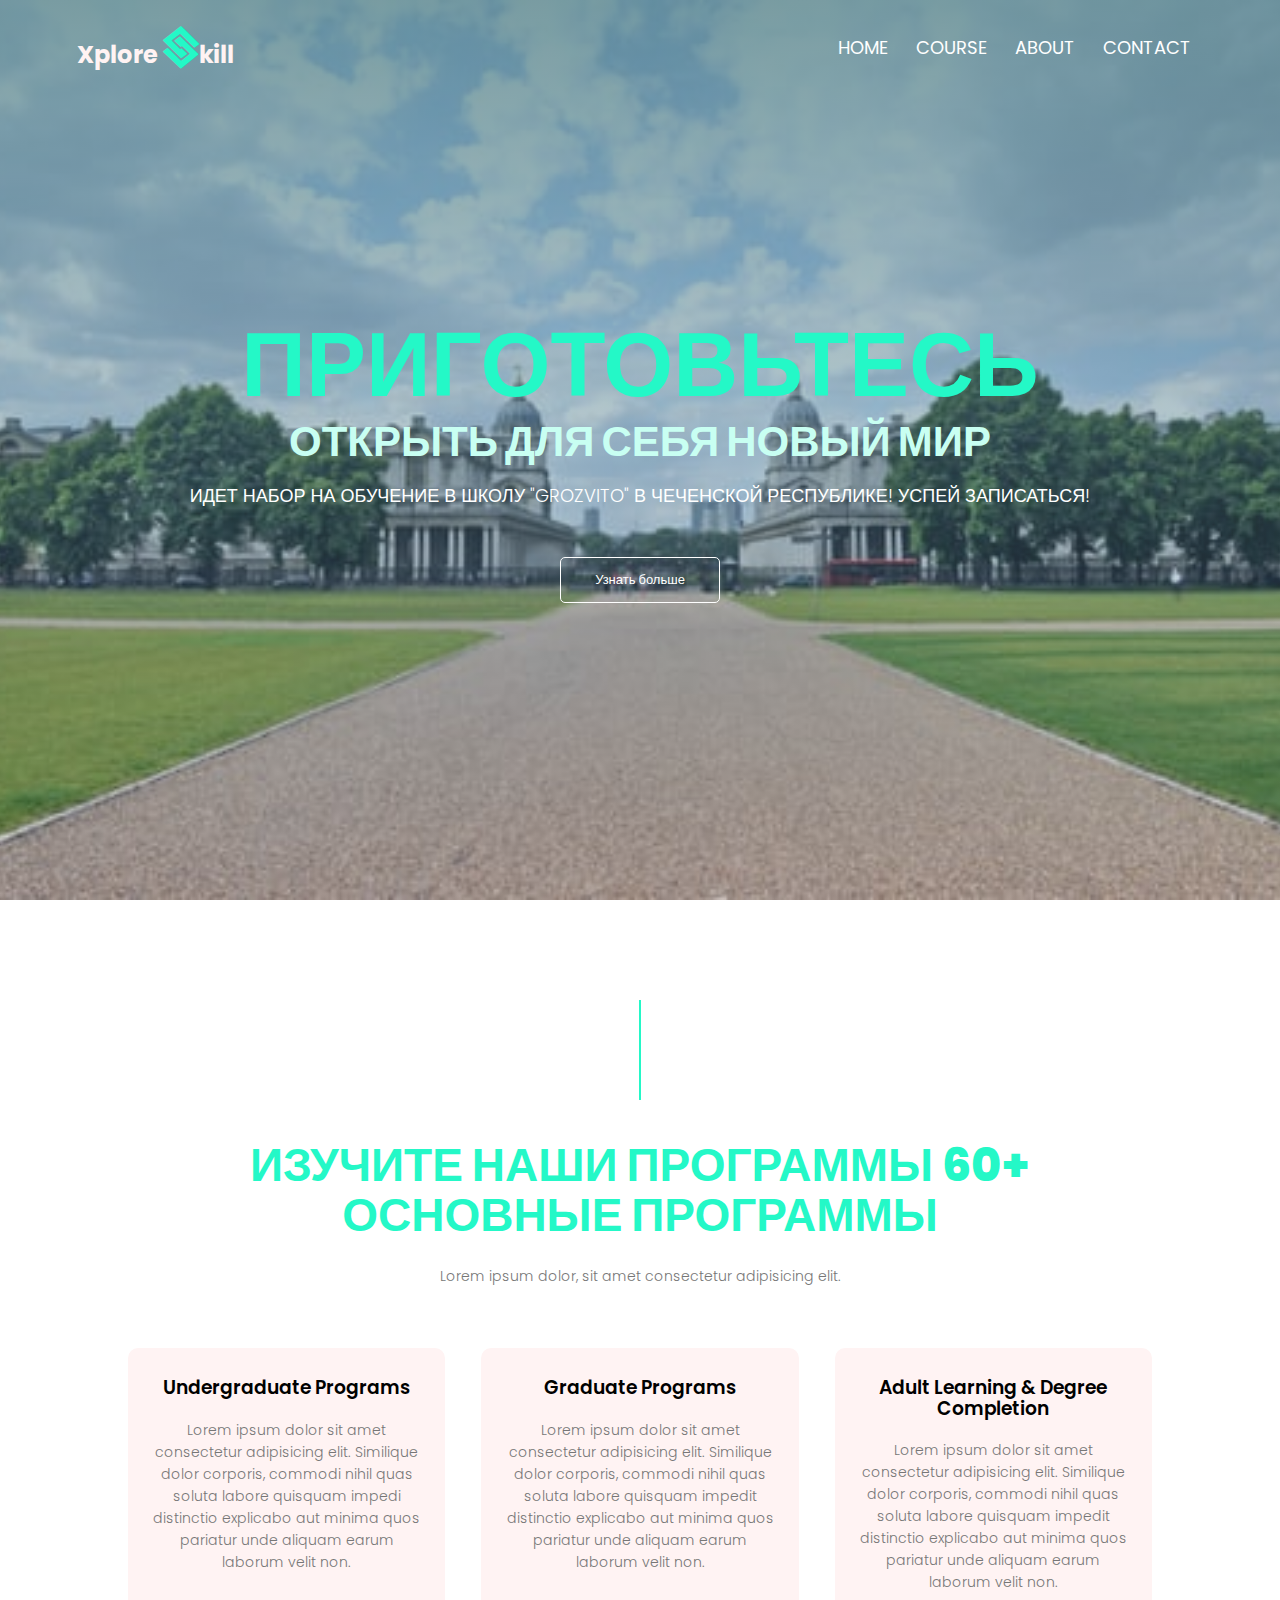
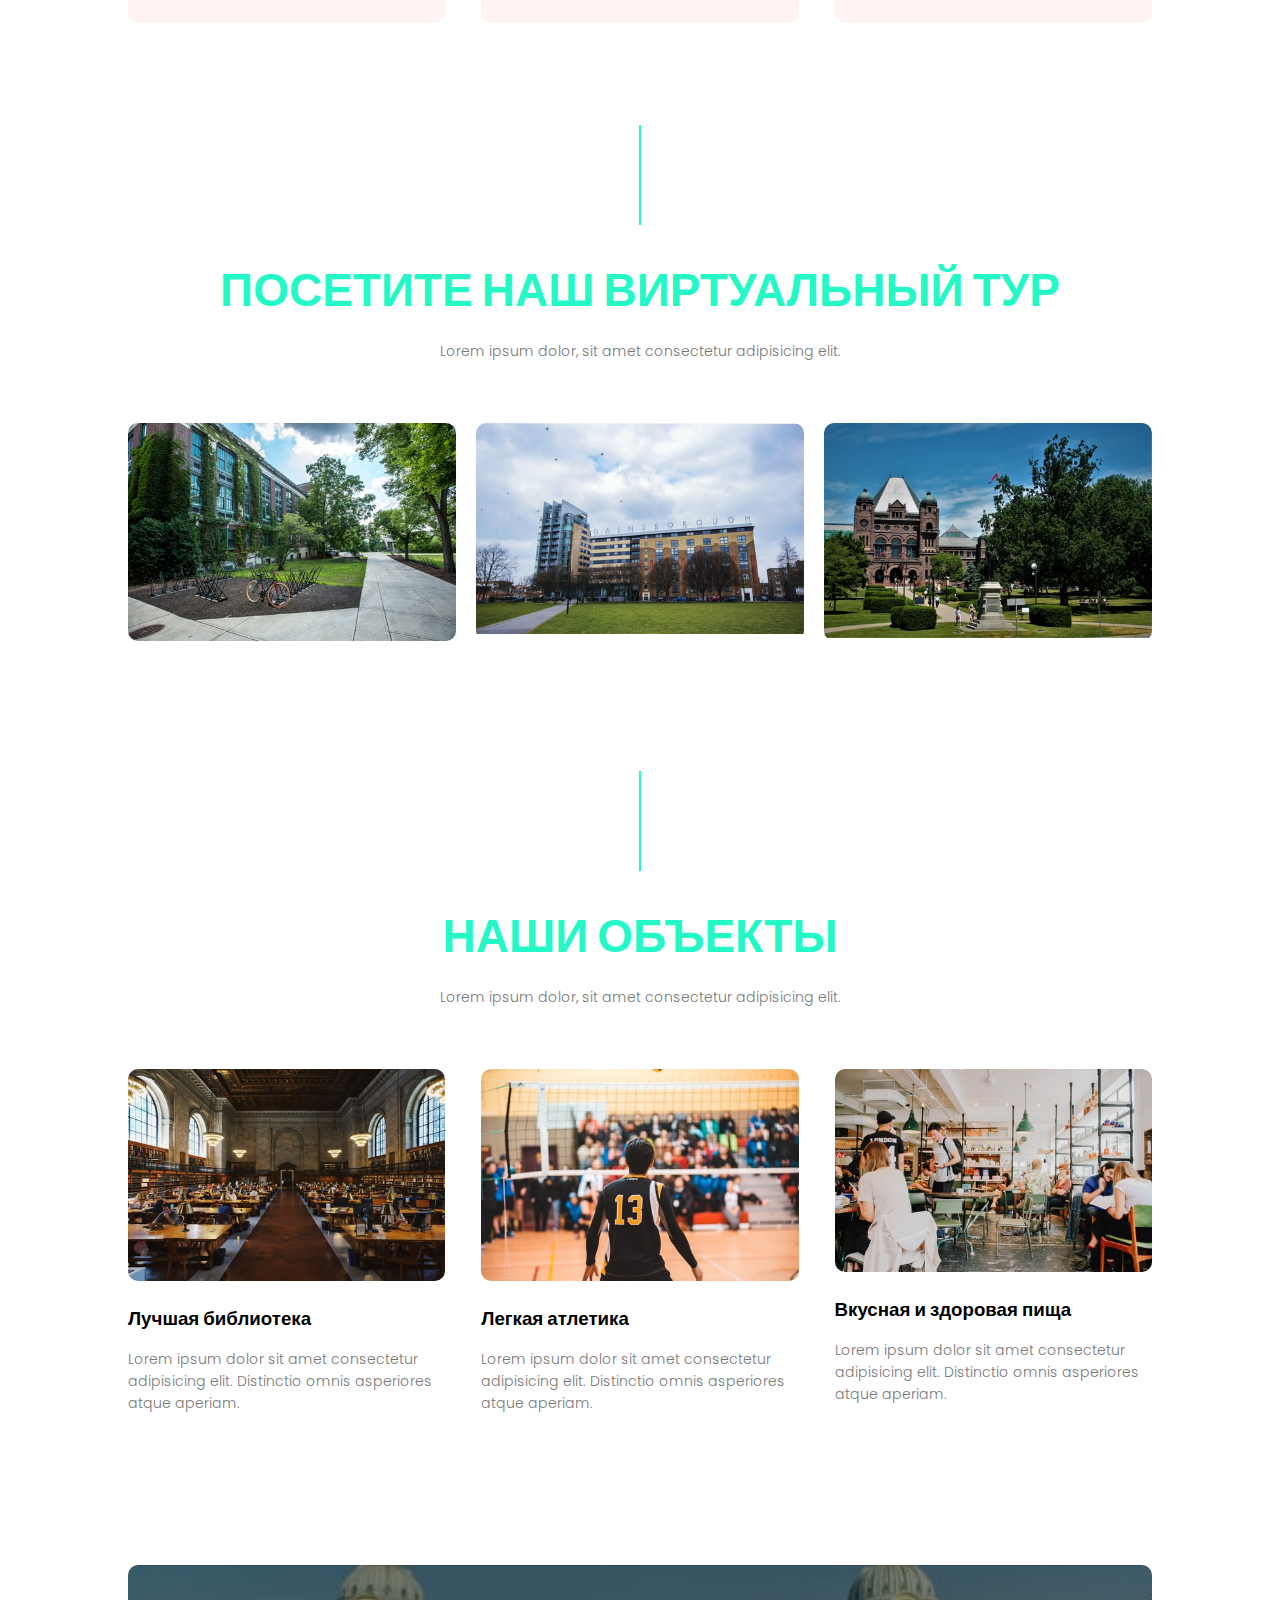
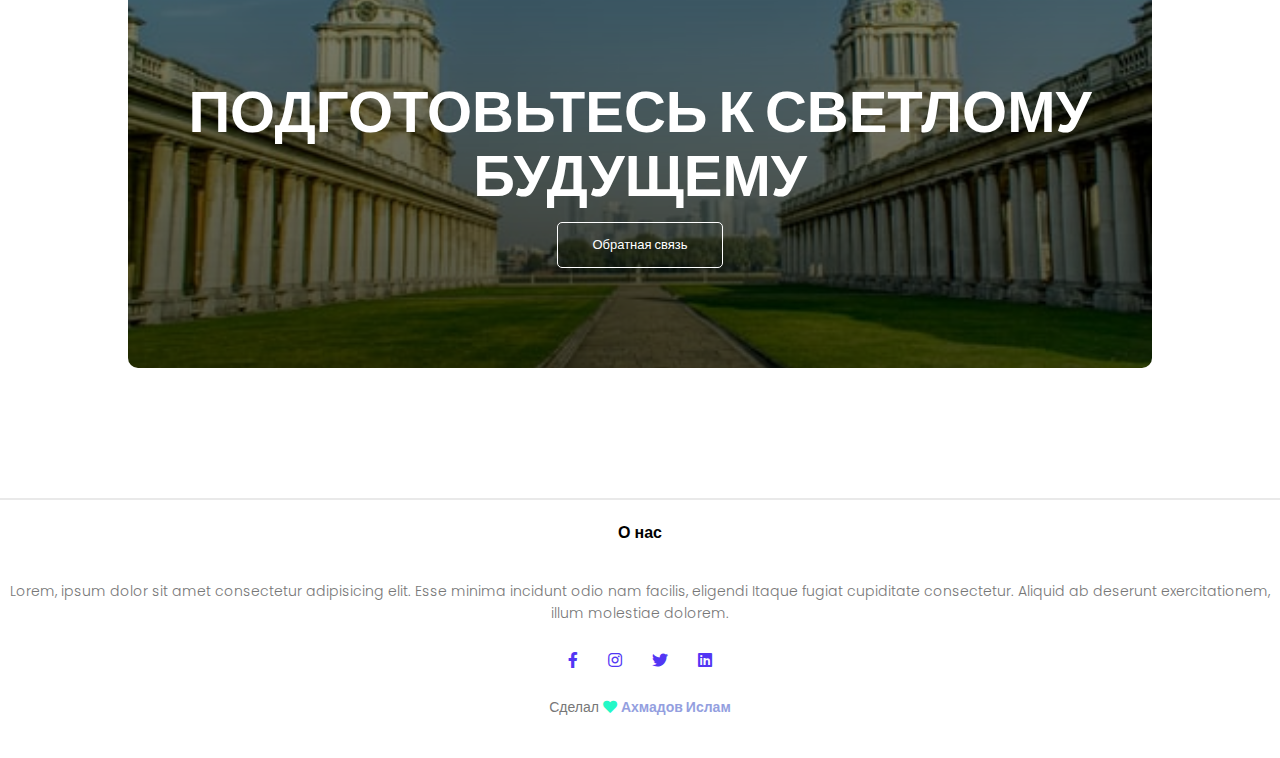
==== index.html @ 5a4e9dac "init" ====
<!DOCTYPE html>
<html lang="en">
  <head>
    <meta charset="UTF-8" />
    <meta http-equiv="X-UA-Compatible" content="IE=edge" />
    <meta name="viewport" content="width=device-width, initial-scale=1.0" />
    <title>Xplore Skill - Sagar Developer</title>
    <link rel="stylesheet" href="style.css" />
    <link
      rel="stylesheet"
      href="https://cdnjs.cloudflare.com/ajax/libs/font-awesome/5.15.3/css/all.min.css"
    />
    <link
      rel="stylesheet"
      href="https://fonts.googleapis.com/css2?family=Poppins:wght@100;200;300;400;600;700&display=swap"
    />
  </head>

  <body>
    <!-- Created BY - Sagar Developer -->
    <section class="header">
      <nav>
        <a href="index.html" class="logo"
          >Xplore <i class="fab fa-staylinked"></i>kill
        </a>
        <div class="nav-links" id="navLinks">
          <!-- Reposnive bar open and close -->
          <i class="fa fa-times" onclick="hideMenu()"></i>
          <ul>
            <li><a href="index.html">Home</a></li>
            <li><a href="course.html">Course</a></li>
            <li><a href="about.html">About</a></li>
            <li><a href="contact.html">Contact</a></li>
          </ul>
        </div>
        <i class="fa fa-bars" onclick="showMenu()"></i>
        <!-- Reposnive bar open and close -->
      </nav>

      <div class="text_box">
        <h2>ПРИГОТОВЬТЕСЬ</h2>
        <p id="headtext">ОТКРЫТЬ ДЛЯ СЕБЯ НОВЫЙ МИР</p>
        <p>
          ИДЕТ НАБОР НА ОБУЧЕНИЕ В ШКОЛУ "GROZVITO" В ЧЕЧЕНСКОЙ РЕСПУБЛИКЕ!
          УСПЕЙ ЗАПИСАТЬСЯ!
        </p>
        <a href="#" class="hero_btn">Узнать больше</a>
      </div>
    </section>

    <!-- Course Section Start -->
    <section class="course">
      <div class="PageBlock">
        <div class="verticalLine"></div>
        <div class="Clear"></div>
      </div>
      <h1>
        ИЗУЧИТЕ НАШИ ПРОГРАММЫ 60+ <br />
        ОСНОВНЫЕ ПРОГРАММЫ
      </h1>
      <p>Lorem ipsum dolor, sit amet consectetur adipisicing elit.</p>

      <div class="row">
        <div class="course-col">
          <h3>Undergraduate Programs</h3>
          <p>
            Lorem ipsum dolor sit amet consectetur adipisicing elit. Similique
            dolor corporis, commodi nihil quas soluta labore quisquam impedi
            distinctio explicabo aut minima quos pariatur unde aliquam earum
            laborum velit non.
          </p>
        </div>
        <div class="course-col">
          <h3>Graduate Programs</h3>
          <p>
            Lorem ipsum dolor sit amet consectetur adipisicing elit. Similique
            dolor corporis, commodi nihil quas soluta labore quisquam impedit
            distinctio explicabo aut minima quos pariatur unde aliquam earum
            laborum velit non.
          </p>
        </div>
        <div class="course-col">
          <h3>Adult Learning & Degree Completion</h3>
          <p>
            Lorem ipsum dolor sit amet consectetur adipisicing elit. Similique
            dolor corporis, commodi nihil quas soluta labore quisquam impedit
            distinctio explicabo aut minima quos pariatur unde aliquam earum
            laborum velit non.
          </p>
        </div>
      </div>
    </section>
    <!-- Course Section End -->

    <!-- Campus Section Start-->

    <section class="campus">
      <div class="PageBlock">
        <div class="verticalLine"></div>
        <div class="Clear"></div>
      </div>
      <h1>ПОСЕТИТЕ НАШ ВИРТУАЛЬНЫЙ ТУР</h1>
      <p>Lorem ipsum dolor, sit amet consectetur adipisicing elit.</p>

      <div class="row">
        <div class="campus-col">
          <img src="img/Campus1.png" alt="" />
          <div class="layer">
            <h3>ДЕЛЬХИ</h3>
          </div>
        </div>
        <div class="campus-col">
          <img src="img/Campus2.png" alt="" />
          <div class="layer">
            <h3>ХАЙДЕРАБАД</h3>
          </div>
        </div>
        <div class="campus-col">
          <img src="img/Campus3.png" alt="" />
          <div class="layer">
            <h3>МУМБАЙ</h3>
          </div>
        </div>
      </div>
    </section>
    <!-- Campus Section End -->

    <!-- Facilities Section Start -->
    <section class="facilities">
      <div class="PageBlock">
        <div class="verticalLine"></div>
        <div class="Clear"></div>
      </div>
      <h1>НАШИ ОБЪЕКТЫ</h1>
      <p>Lorem ipsum dolor, sit amet consectetur adipisicing elit.</p>

      <div class="row">
        <div class="facilities-col">
          <img src="img/libary.png" alt="" />
          <h3>Лучшая библиотека</h3>
          <p>
            Lorem ipsum dolor sit amet consectetur adipisicing elit. Distinctio
            omnis asperiores atque aperiam.
          </p>
        </div>
        <div class="facilities-col">
          <img src="img/playground.png" alt="" />
          <h3>Легкая атлетика</h3>
          <p>
            Lorem ipsum dolor sit amet consectetur adipisicing elit. Distinctio
            omnis asperiores atque aperiam.
          </p>
        </div>
        <div class="facilities-col">
          <img src="img/food.png" alt="" />
          <h3>Вкусная и здоровая пища</h3>
          <p>
            Lorem ipsum dolor sit amet consectetur adipisicing elit. Distinctio
            omnis asperiores atque aperiam.
          </p>
        </div>
      </div>
    </section>
    <!-- Facilities Section End -->

    <!-- Testimonials Section Start -->

    <!-- Testimonials Section End -->

    <!-- Call To Action Section Start -->
    <section class="cta">
      <h1>ПОДГОТОВЬТЕСЬ К СВЕТЛОМУ БУДУЩЕМУ</h1>
      <a href="contact.html" class="hero_btn">Обратная связь</a>
    </section>
    <!-- Call To Action Section End -->

    <!-- Footer Section Start -->
    <section class="footer">
      <hr />
      <h4>О нас</h4>
      <p>
        Lorem, ipsum dolor sit amet consectetur adipisicing elit. Esse minima
        incidunt odio nam facilis, eligendi Itaque fugiat cupiditate
        consectetur. Aliquid ab deserunt exercitationem, illum molestiae
        dolorem.
      </p>

      <div class="icons">
        <i class="fab fa-facebook-f"></i>
        <i class="fab fa-instagram"></i>
        <i class="fab fa-twitter"></i>
        <i class="fab fa-linkedin"></i>
      </div>
      <p>
        Сделал <i class="fas fa-heart"></i>
        <a href="index.html">Ахмадов Ислам</a>
      </p>
    </section>
    <!-- Footer Section End -->

    <script src="script.js"></script>
  </body>
</html>
---- style.css ----
* {
    margin: 0;
    padding: 0;
    box-sizing: border-box;
    font-family: 'Poppins', sans-serif;
}

.header {
    min-height: 100vh;
    width: 100%;
    background-image: linear-gradient(#517e86c4, #949fdf1a), url(img/banner1.png);
    background-position: center;
    background-size: cover;
    position: relative;
}

nav {
    display: flex;
    padding: 2% 6%;
    justify-content: space-between;
    align-items: center;
}

nav .logo {
    text-decoration: none;
    font-size: 24px;
    color: #fff3f3;
    font-weight: bold;
}

nav .fab {
    font-size: 42px;
    /* color: #5236f4; */
    color: #24f8c7;
}

.nav-links {
    flex: 1;
    text-align: right;
}

.nav-links ul li {
    display: inline-block;
    list-style: none;
    padding: 8px 12px;
    position: relative;
    text-transform: uppercase;
}

.nav-links ul li a {
    text-decoration: none;
    color: #fff;
    font-size: 18px;
}

.nav-links ul li::after {
    content: '';
    width: 0%;
    height: 2px;
    background: #24f8c7;
    display: block;
    margin: auto;
    transition: 0.5s;
}

.nav-links ul li:hover::after {
    width: 100%;
}

.text_box {
    width: 90%;
    color: #fff;
    position: absolute;
    top: 50%;
    left: 50%;
    transform: translate(-50%, -50%);
    text-align: center;
}

.text_box h2 {
    font-size: 90px;
    font-weight: 900;
    color: #24f8c7;
}

.text_box #headtext {
    font-size: 42px;
    font-weight: 900;
    text-transform: uppercase;
    margin-top: -1%;
    margin-bottom: 1%;
    color: #c8fff2;
}

.text_box p {
    margin: 10px 0 40px;
    font-size: 18px;
    color: #ffff;
}

.hero_btn {
    position: relative;
    display: inline-block;
    color: #fff;
    border: 1px solid #fff;
    border-radius: 5px;
    padding: 12px 34px;
    font-size: 13px;
    background: transparent;
    cursor: pointer;
    text-decoration: none;
}

.hero_btn:hover {
    border: 1px solid #24f8c7;
    background: #24f8c7;
    transition: 1s;
}

nav .fa {
    display: none;
}

/* Responsive Navbar Section Start */

@media(max-width: 700px) {
    .text_box h2 {
        font-size: 50px;
    }
    .text_box #headtext {
        font-size: 23px;
    }
    .text_box p {
        margin: 10px 40px;
        font-size: 20px;
    }
    .nav-links ul li {
        display: block;
    }
    .nav-links {
        position: fixed;
        background: #47b19efa;
        height: 100vh;
        width: 200px;
        top: 0;
        right: -200px;
        text-align: left;
        z-index: 2;
        transition: 1.2s;
    }
    nav .fa {
        display: block;
        color: #ffff;
        margin: 10px;
        font-size: 22px;
        cursor: pointer;
    }
    .nav-links ul {
        padding: 30px;
    }
}

/* Responsive Navbar Section End */

/* Course Section Start */

.course {
    width: 80%;
    margin: auto;
    text-align: center;
    padding-top: 100px;
}

.PageBlock {
    position: relative;
    margin: 0px !important;
    padding: 0px;
}

.verticalLine {
    widtH: 2px;
    height: 100px;
    background: #24f8c7;
    margin: 0 auto 40px;
}

.Clear {
    clear: both;
}

h1 {
    font-size: 46px;
    font-weight: 800;
    margin: 15px 0;
    line-height: 50px;
    text-transform: uppercase;
    color: #24f8c7;
}

p {
    color: #777;
    font-size: 14px;
    font-weight: 300;
    line-height: 22px;
    padding: 10px;
}

.row {
    margin-top: 5%;
    display: flex;
    justify-content: space-between;
}

.course-col {
    flex-basis: 31%;
    background: #fff3f3;
    border-radius: 10px;
    margin-bottom: 5%;
    padding: 20px 12px;
    box-sizing: border-box;
    transition: 0.5s;
}

.course-col h3 {
    text-align: center;
    font-weight: 600;
    margin: 10px 0;
    line-height: 1.1;
}

.course-col:hover {
    box-shadow: 0 0 20px 0px rgba(0, 0, 0, 0.2);
}

@media (max-width: 700px) {
    .verticalLine {
        widtH: 1px;
    }
    h1 {
        font-size: 24px;
        line-height: unset;
    }
    .row {
        flex-direction: column;
    }
}

/* Course Section End */

/* Campus Section Start */

.campus {
    width: 80%;
    margin: auto;
    text-align: center;
    padding-top: 50px;
}

.campus-col {
    position: relative;
    flex-basis: 32%;
    border-radius: 10px;
    margin-bottom: 30px;
    overflow: hidden;
}

.campus-col img {
    width: 100%;
    display: block;
}

.layer {
    background: transparent;
    width: 100%;
    height: 100%;
    position: absolute;
    top: 0;
    left: 0;
    transition: 0.5s;
}

.layer:hover {
    /* background: rgba(226, 0, 0, 0.7); */
    background: #24f8c741;
}

.layer h3 {
    position: absolute;
    width: 100%;
    font-weight: 500;
    color: #fff;
    font-size: 26px;
    bottom: 0;
    left: 50%;
    transform: translateX(-50%);
    opacity: 0;
    transition: 0.5s;
}

.layer:hover h3 {
    bottom: 49%;
    opacity: 1;
}

/* Campus Section End */

/* Facilities Section Start */

.facilities {
    width: 80%;
    margin: auto;
    text-align: center;
    padding-top: 100px;
}

.facilities-col {
    flex-basis: 31%;
    border-radius: 10px;
    margin-bottom: 5%;
    text-align: left;
}

.facilities-col img {
    width: 100%;
    transition: 0.5s;
    border-radius: 10px;
}

.facilities-col img:hover {
    box-shadow: 0 0 20px 10px rgba(54, 58, 121, 0.2);
}

.facilities-col p {
    padding: 0;
}

.facilities-col h3 {
    text-align: left;
    margin-top: 16px;
    margin-bottom: 15px;
}

/* Facilities Section End */

/* Testimonials Section Start */

.testimonials {
    margin: auto;
    width: 80%;
    padding-top: 100px;
    text-align: center;
}

.testimonials-col {
    flex-basis: 44%;
    border-radius: 10px;
    margin-bottom: 5%;
    text-align: left;
    background: #fff3f3;
    padding: 25px;
    cursor: pointer;
    display: flex;
}

.testimonials-col img {
    height: 60px;
    width: 60px;
    margin-left: 5px;
    margin-right: 30px;
    border-radius: 50%;
}

.testimonials-col p {
    padding: 0;
}

.testimonials-col h3 {
    margin-top: 15px;
    text-align: left;
}

.testimonials-col .fa {
    color: #24f8c7;
}

@media (max-width: 700px) {
    .testimonials-col img {
        margin-left: 0px;
        margin-right: 15px;
    }
}

/* Testimonials Section Start */

/* Call To Action Section Start */

.cta {
    margin: 100px auto;
    width: 80%;
    background-image: linear-gradient(rgba(0, 0, 0, 0.5), rgba(0, 0, 0, 0.7)), url(img/back1.png);
    background-size: cover;
    background-position: center;
    border-radius: 10px;
    text-align: center;
    padding: 100px 0;
}

.cta h1 {
    font-size: 58px;
    font-weight: 800;
    margin: 15px 0;
    line-height: 1.1;
    text-transform: uppercase;
    color: #fff;
}

@media (max-width: 700px) {
    .cta h1 {
        font-size: 26px;
    }
}

/* Call To Action Section End */

/* Footer Section Start */

.footer {
    width: 100%;
    text-align: center;
    padding: 30px 0;
}

.footer h4 {
    font-weight: 600;
    margin-bottom: 25px;
    margin-top: 20px;
}

.footer a {
    text-decoration: none;
    color: #949fdf;
    font-weight: 600;
}

.footer a:hover {
    color: #24f8c7;
}

.icons .fab {
    color: #5236f4;
    margin: 0 13px;
    cursor: pointer;
    padding: 18px 0;
}

.icons .fab:hover{
    color: #24f8c7;
}

.fa-heart {
    color: #24f8c7;
}

hr {
    border: 0.01px solid #7777772a;
}

/* Footer Section End */

/* About Us Section Start */

.Sub-header {
    height: 50vh;
    width: 100%;
    background-image: linear-gradient(rgba(4, 9, 30, 0.7), rgba(4, 9, 30, 0.7)), 
    url(img/banner.png);
    background-position: center;
    background-size: cover;
    text-align: center;
    color: #fff;
}

.Sub-header h1 {
    margin-top: 100px;
}

.about-us {
    width: 80%;
    margin: auto;
    padding-top: 80px;
    padding-bottom: 50px;
}

.about-col {
    flex-basis: 48%;
    padding: 30px 2px;
}

.about-col img {
    width: 100%;
}

.about-col h1 {
    padding-top: 0;
}

.about-col p {
    padding: 15px 0 25px;
}

.btn {
    border: 1px solid #5236f4;
    background: transparent;
    color: #5236f4;
}

.btn:hover {
    color: #fff;
}

/* About Us Section end */

/* Blog Section start */

.blog-content {
    width: 80%;
    margin: auto;
    padding: 60px 0;
}

.blog-left {
    flex-basis: 65%;
}

.blog-left img {
    width: 100%;
    margin-bottom: 20px;
}

.blog-left h2 {
    color: #222;
    font-weight: 600;
    margin: 20px 0;
}

.blog-left h5 {
    color: #24f8c7;
    font-weight: bolder;
    margin: 5px 0;
    cursor: pointer;
}

.blog-left p {
    color: #999;
    padding: 0;
}

.blog-right {
    flex-basis: 32%;
}

.blog-right h3 {
    background: #24f8c7;
    color: #fff;
    padding: 7px 0;
    font-size: 16px;
    margin-bottom: 20px;
    text-align: center;
}

.blog-right div {
    display: flex;
    align-items: center;
    justify-content: space-between;
    color: #555;
    padding: 8px;
    box-sizing: border-box;
}

.blog-right div:hover {
    color: #24f8c7;
    cursor: pointer;
}

/* Blog Section End */

/* Comment Box Section Start */

.comment-box {
    border: 1px solid #ccc;
    margin: 50px 0;
    padding: 10px 20px;
}

.comment-box h3 {
    text-align: left;
}

.comment-form input, .comment-form textarea {
    width: 100%;
    padding: 10px;
    margin: 15px 0;
    box-sizing: border-box;
    border: none;
    outline: none;
    background: #f0f0f0;
}

.comment-form button {
    margin: 10px 0;
}

@media(max-width: 700px) {
    .Sub-header h1 {
        font-size: 24px;
    }
}

/* Comment Box Section End */

/* Contact Us Section Start */

.loacation {
    width: 80%;
    margin: auto;
    padding: 80px 0;
}

.loacation iframe {
    width: 100%;
}

.contact-us {
    width: 80%;
    margin: auto;
}

.content-col {
    flex-basis: 48%;
    margin-bottom: 30px;
}

.content-col div {
    display: flex;
    align-items: center;
    margin-bottom: 40px;
}

.content-col div .fa {
    font-size: 28px;
    color: #24f8c7;
    margin: 10px;
    margin-right: 30px;
}

.content-col div p {
    padding: 0;
}

.content-col div h5 {
    font-size: 20px;
    margin-bottom: 5px;
    color: #555;
    font-weight: 400;
}

.content-col input, .content-col textarea {
    width: 100%;
    padding: 15px;
    margin-bottom: 17px;
    border: 1px solid #ccc;
    outline: none;
    box-sizing: border-box;
}

/* Contact Us Section end */
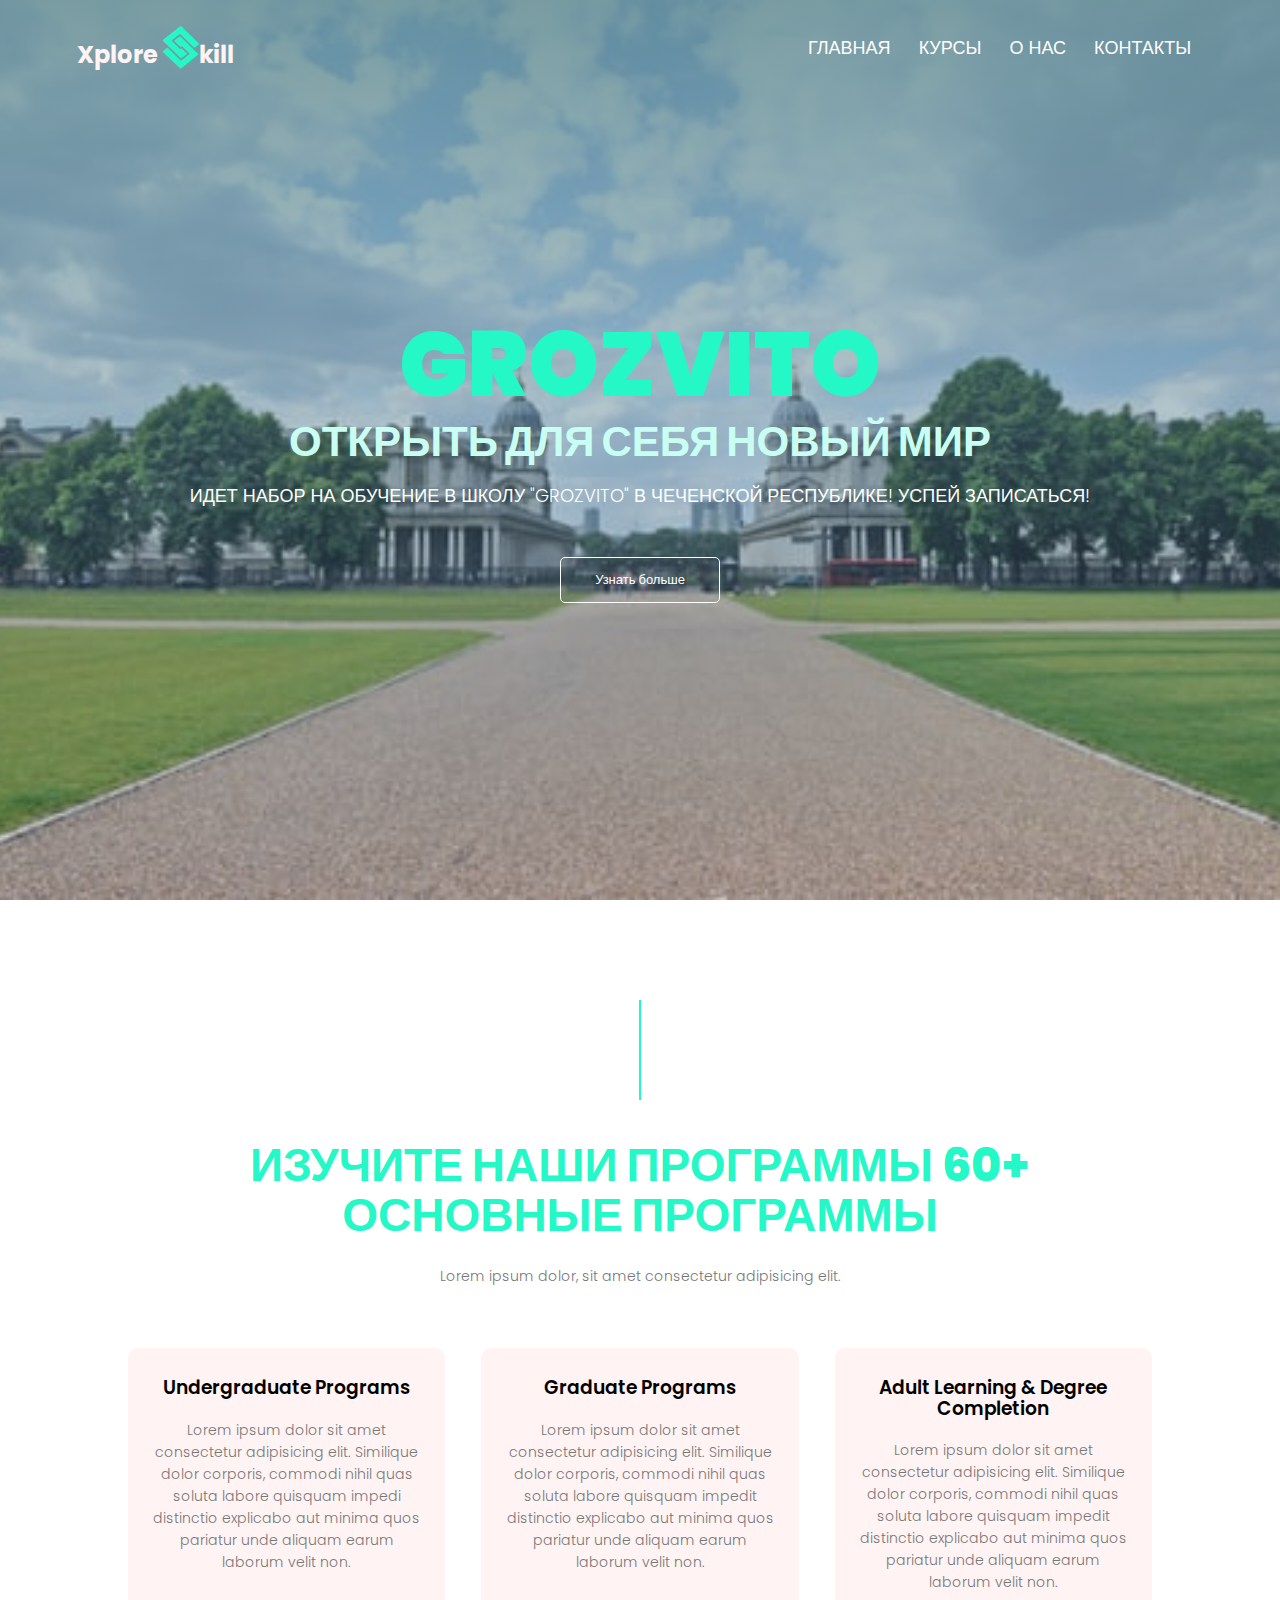
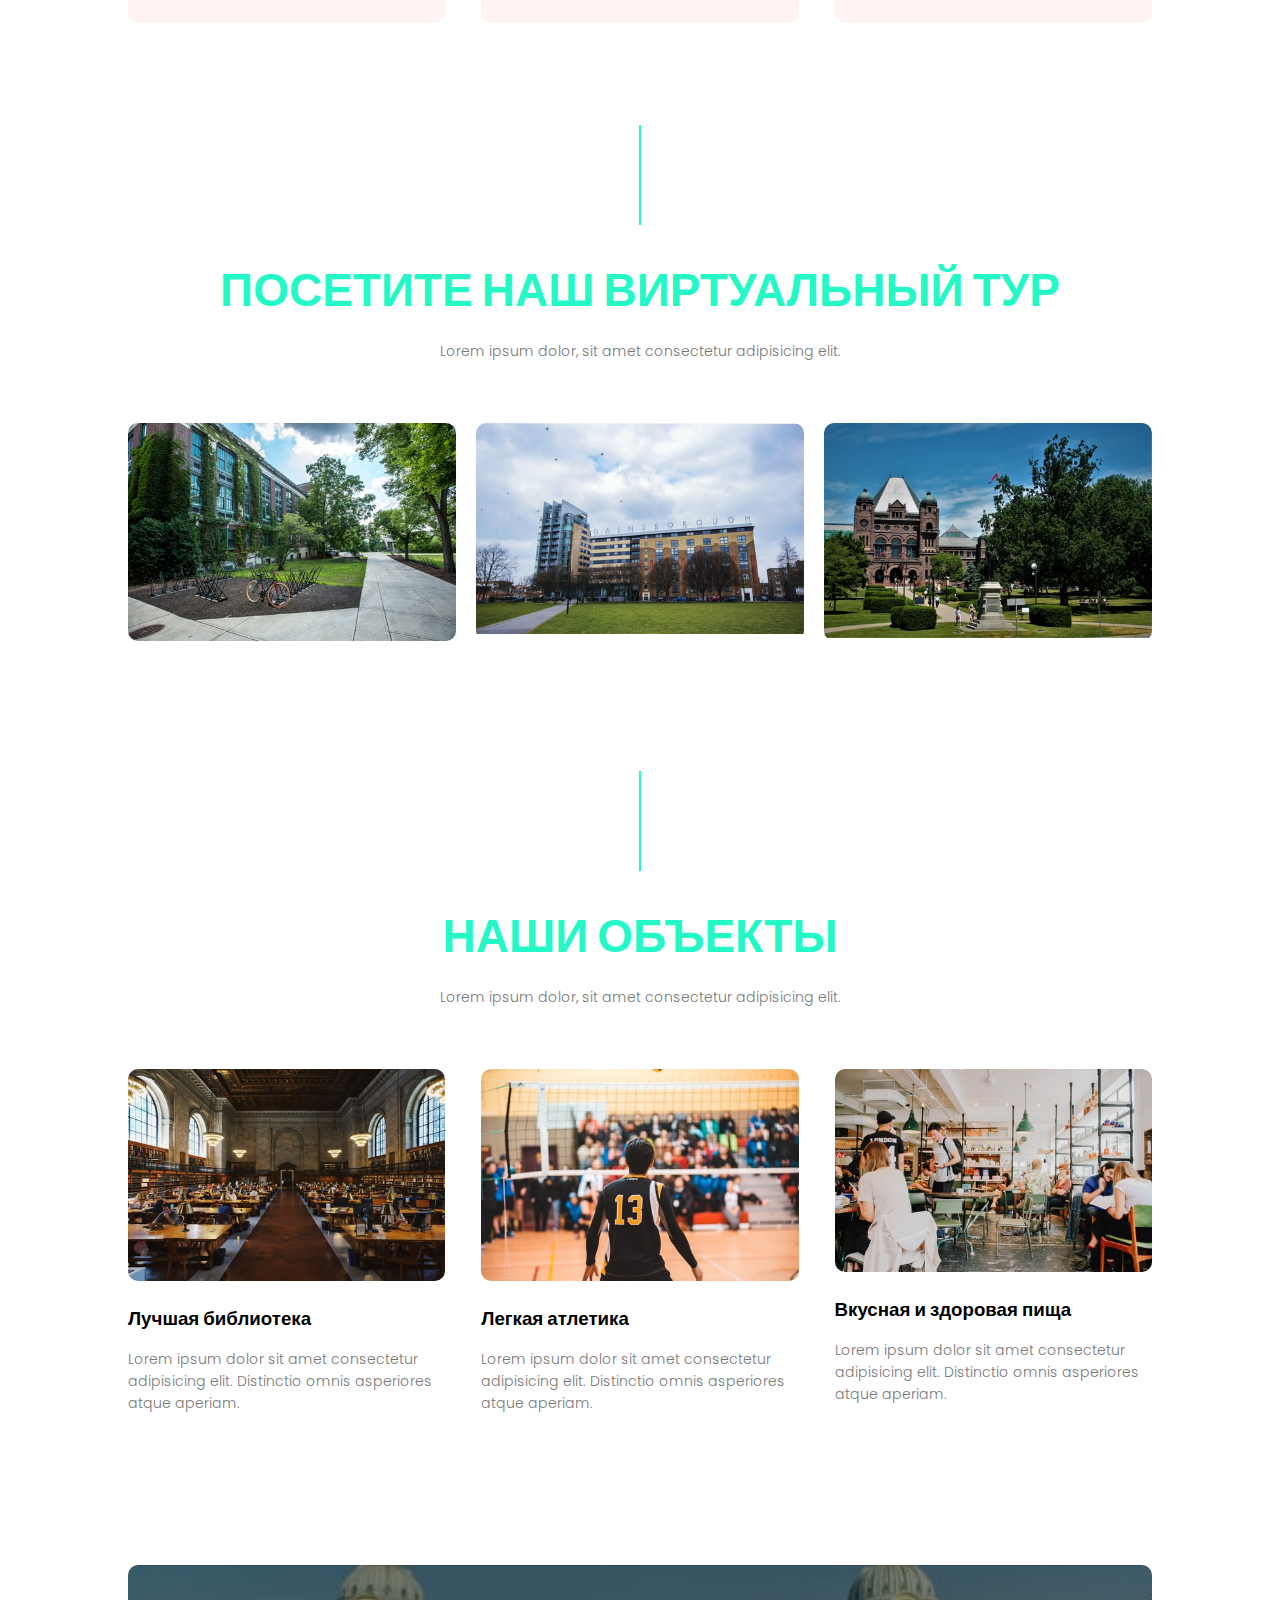
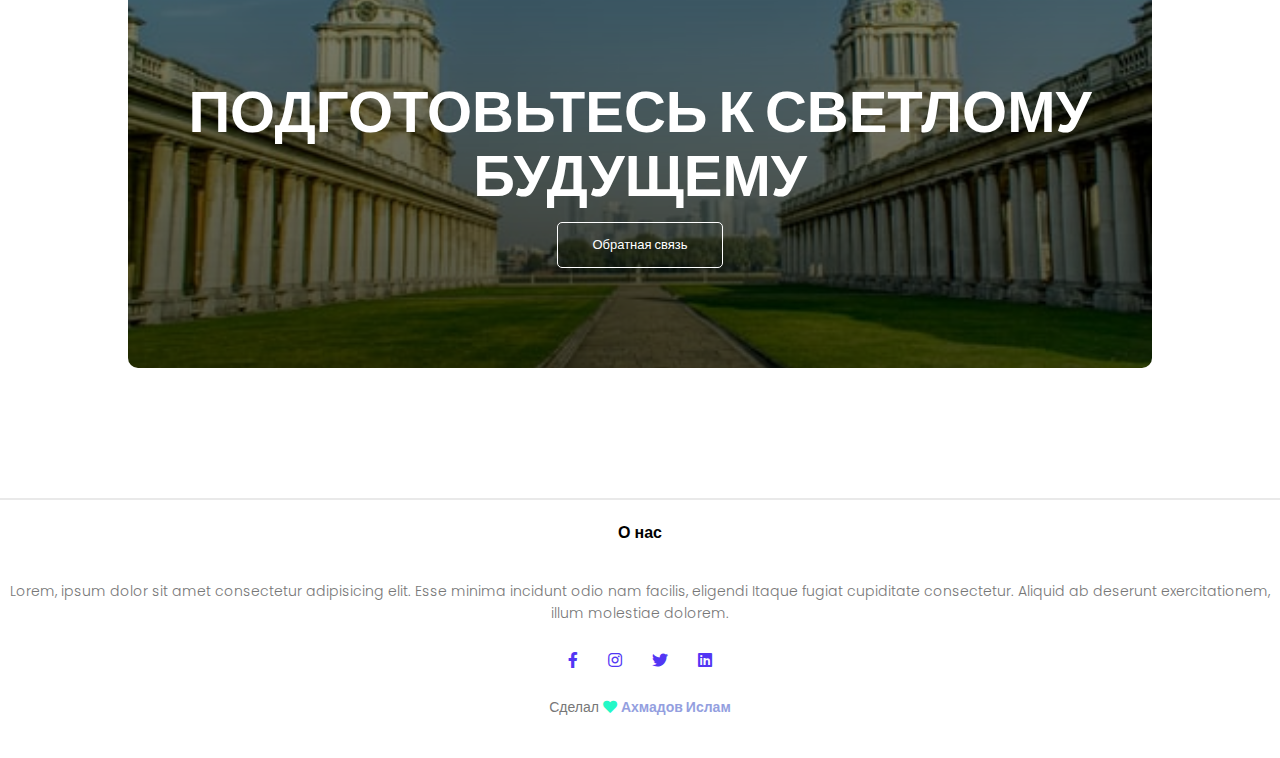
==== commit 98e07d5e: "fix" ====
--- a/index.html
+++ b/index.html
@@ -27,10 +27,10 @@
           <!-- Reposnive bar open and close -->
           <i class="fa fa-times" onclick="hideMenu()"></i>
           <ul>
-            <li><a href="index.html">Home</a></li>
-            <li><a href="course.html">Course</a></li>
-            <li><a href="about.html">About</a></li>
-            <li><a href="contact.html">Contact</a></li>
+            <li><a href="index.html">ГЛАВНАЯ</a></li>
+            <li><a href="course.html">КУРСЫ</a></li>
+            <li><a href="about.html">О НАС</a></li>
+            <li><a href="contact.html">КОНТАКТЫ</a></li>
           </ul>
         </div>
         <i class="fa fa-bars" onclick="showMenu()"></i>
@@ -38,7 +38,7 @@
       </nav>
 
       <div class="text_box">
-        <h2>ПРИГОТОВЬТЕСЬ</h2>
+        <h2>GROZVITO</h2>
         <p id="headtext">ОТКРЫТЬ ДЛЯ СЕБЯ НОВЫЙ МИР</p>
         <p>
           ИДЕТ НАБОР НА ОБУЧЕНИЕ В ШКОЛУ "GROZVITO" В ЧЕЧЕНСКОЙ РЕСПУБЛИКЕ!
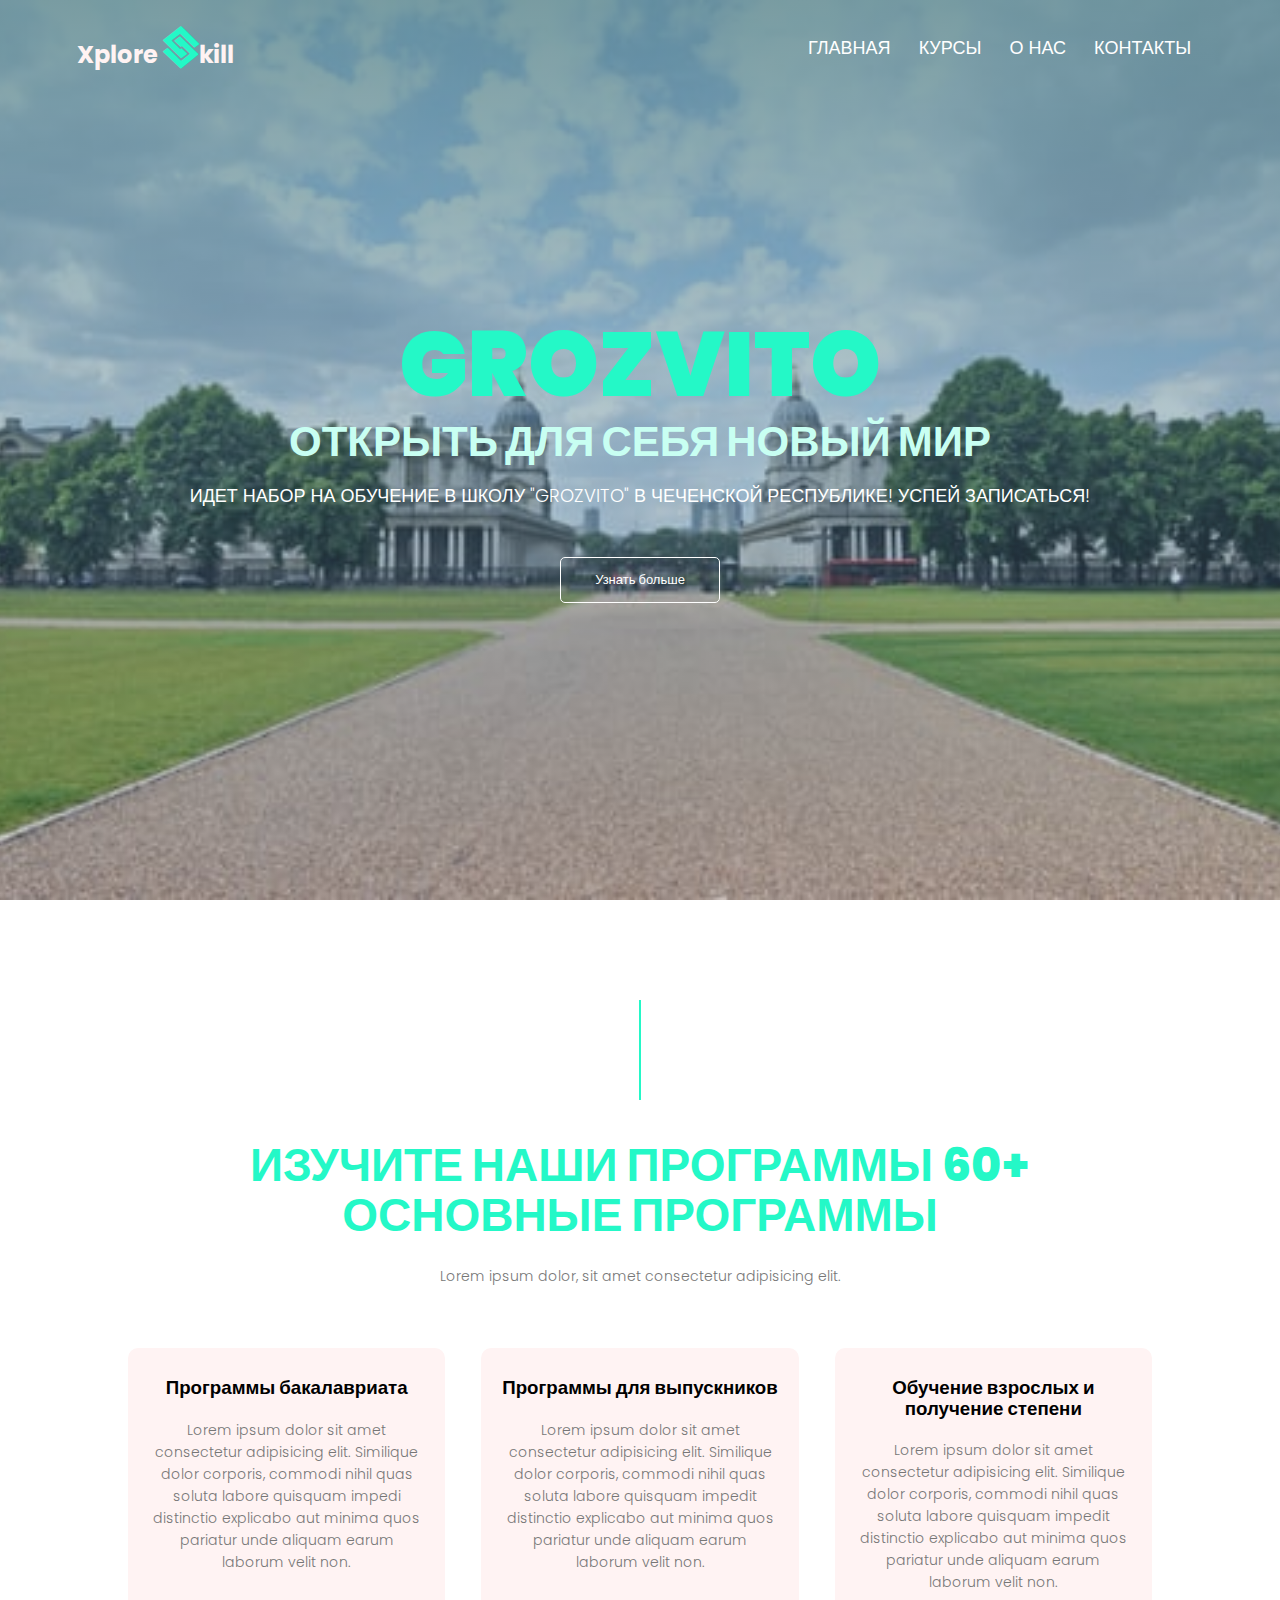
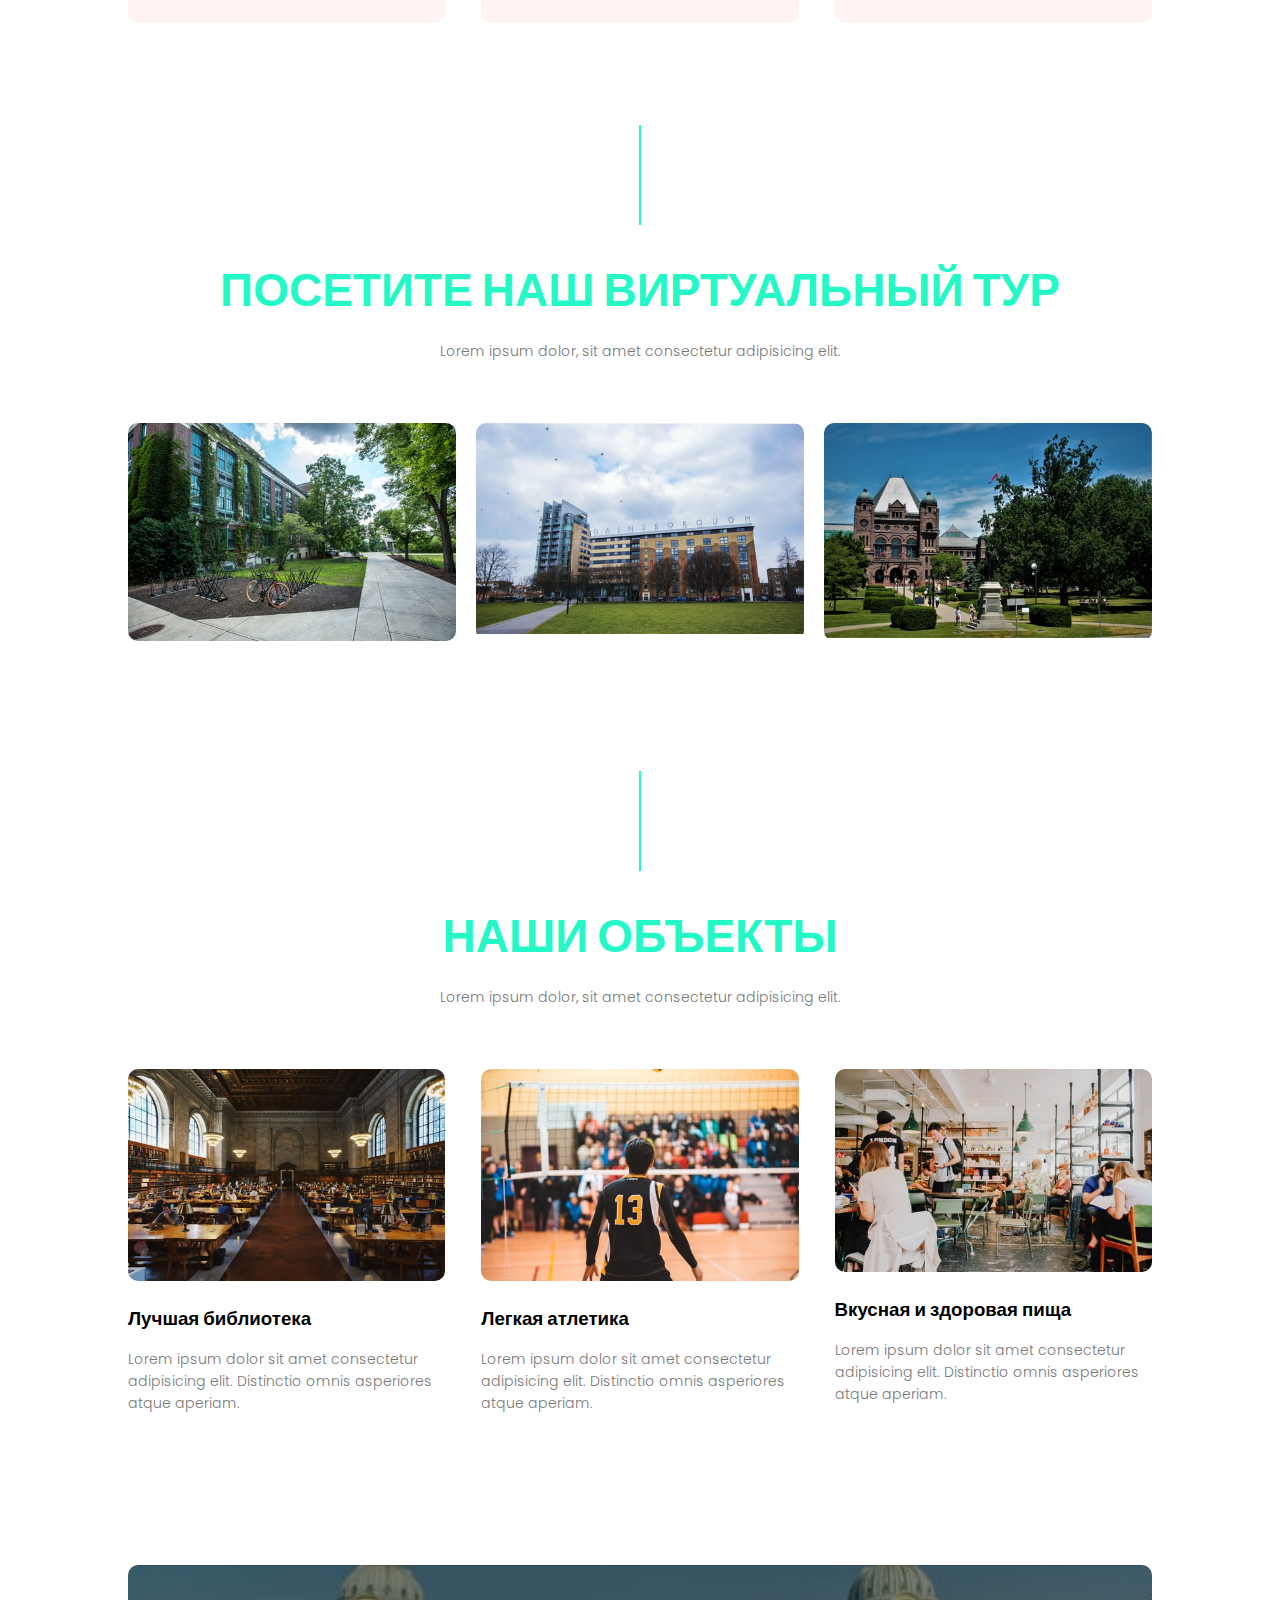
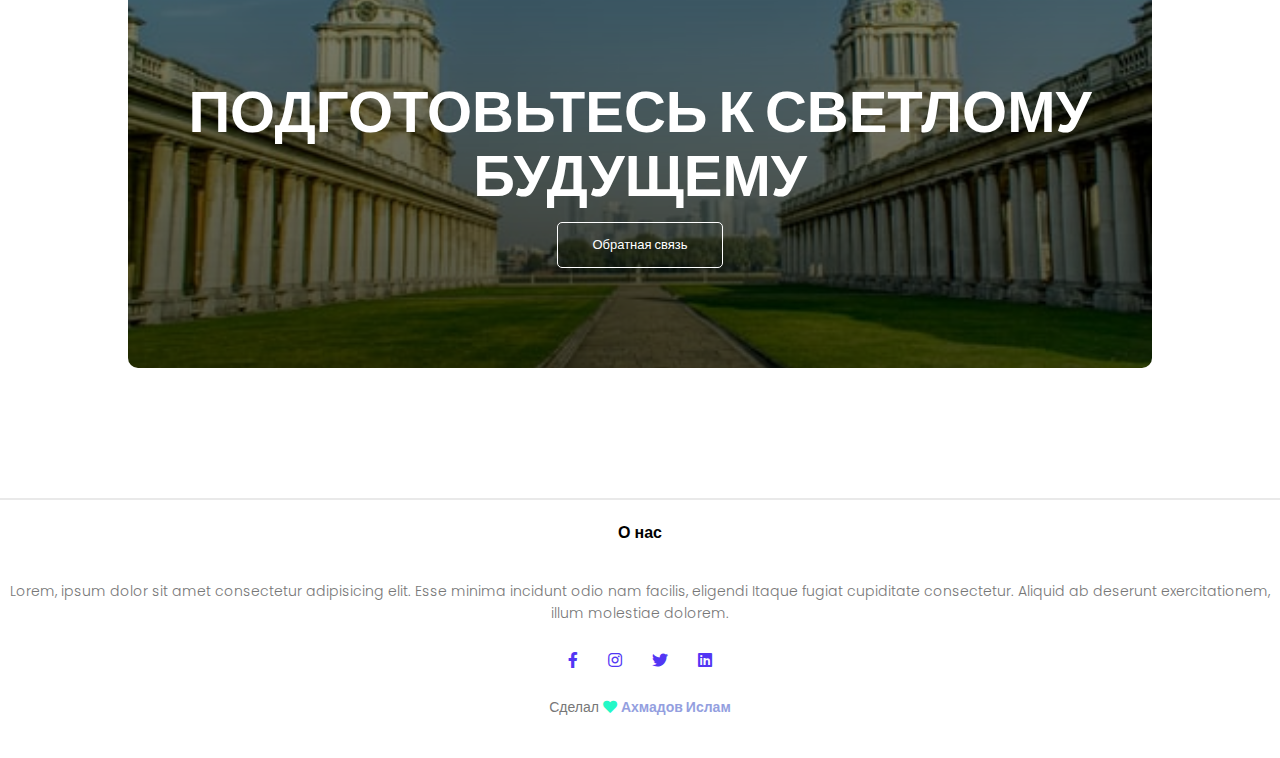
==== commit 268fd182: "fix" ====
--- a/index.html
+++ b/index.html
@@ -62,7 +62,7 @@
 
       <div class="row">
         <div class="course-col">
-          <h3>Undergraduate Programs</h3>
+          <h3>Программы бакалавриата</h3>
           <p>
             Lorem ipsum dolor sit amet consectetur adipisicing elit. Similique
             dolor corporis, commodi nihil quas soluta labore quisquam impedi
@@ -71,7 +71,7 @@
           </p>
         </div>
         <div class="course-col">
-          <h3>Graduate Programs</h3>
+          <h3>Программы для выпускников</h3>
           <p>
             Lorem ipsum dolor sit amet consectetur adipisicing elit. Similique
             dolor corporis, commodi nihil quas soluta labore quisquam impedit
@@ -80,7 +80,7 @@
           </p>
         </div>
         <div class="course-col">
-          <h3>Adult Learning & Degree Completion</h3>
+          <h3>Обучение взрослых и получение степени</h3>
           <p>
             Lorem ipsum dolor sit amet consectetur adipisicing elit. Similique
             dolor corporis, commodi nihil quas soluta labore quisquam impedit
